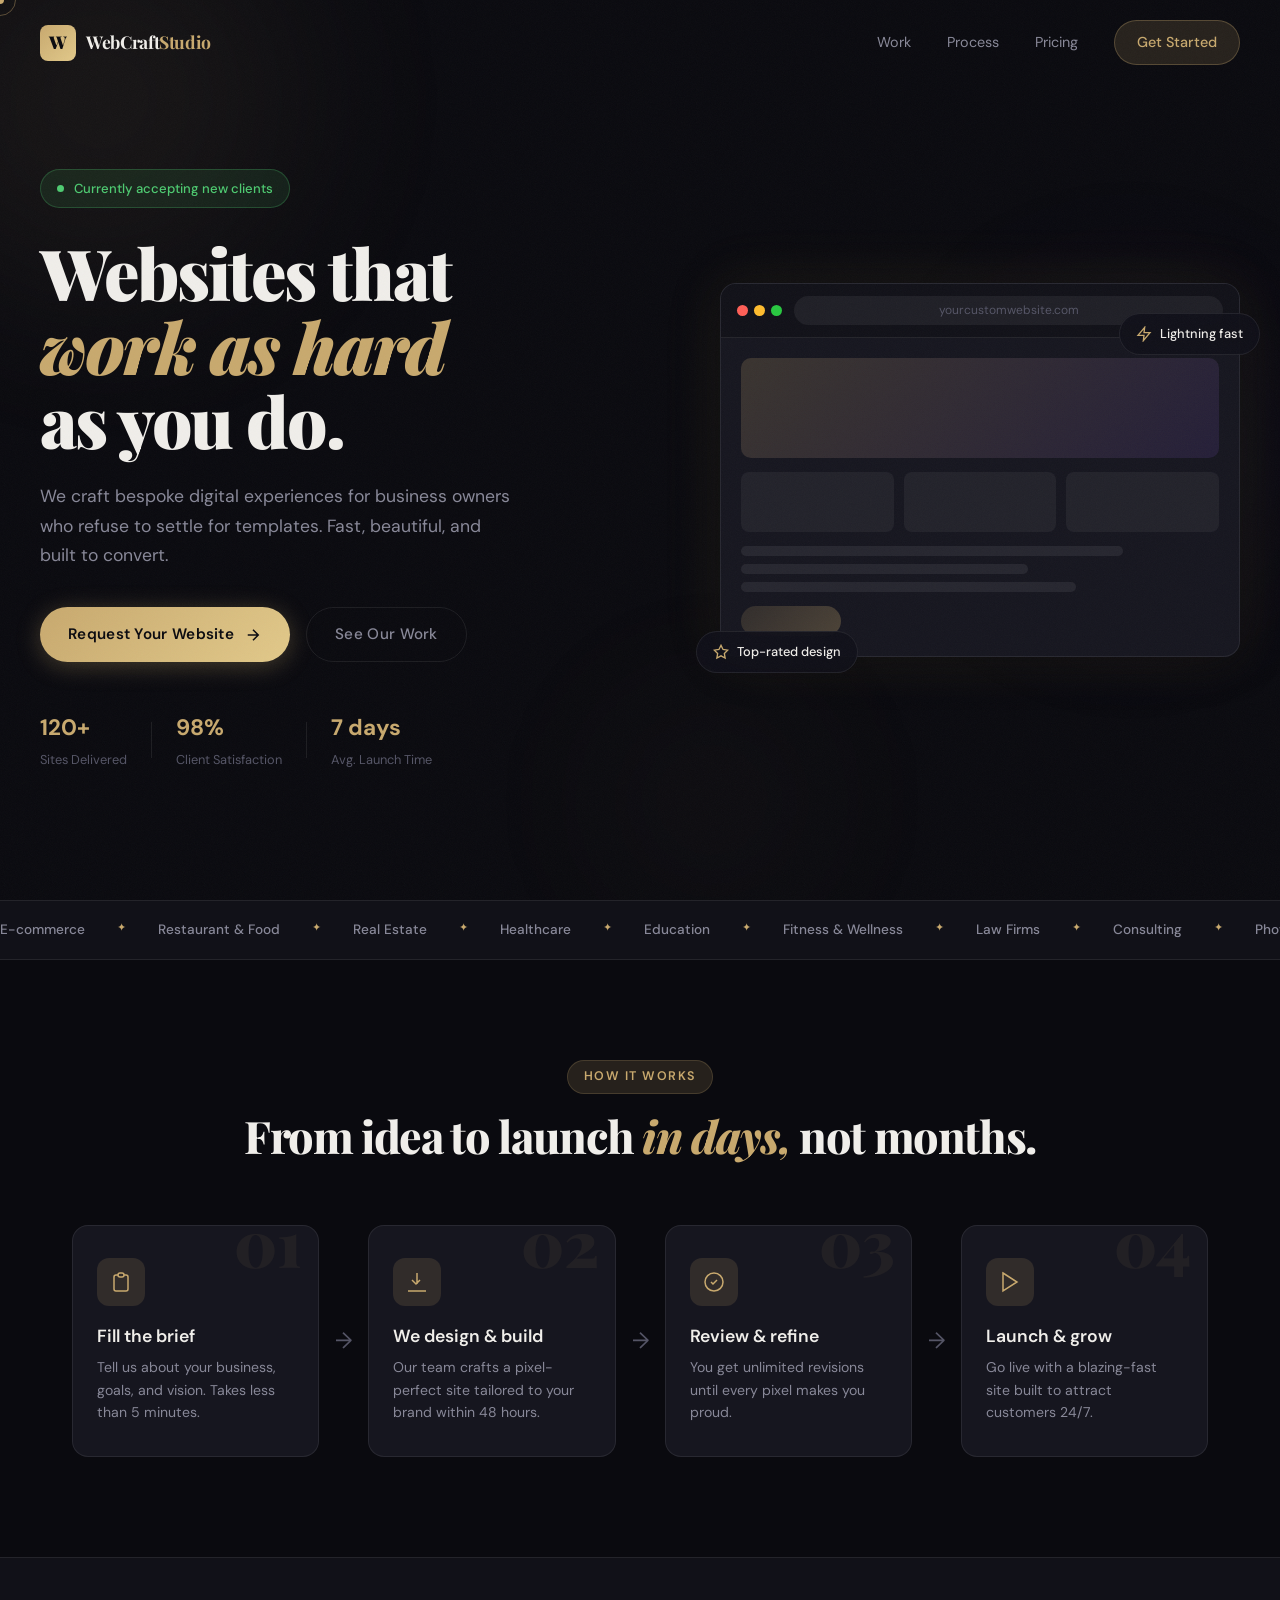
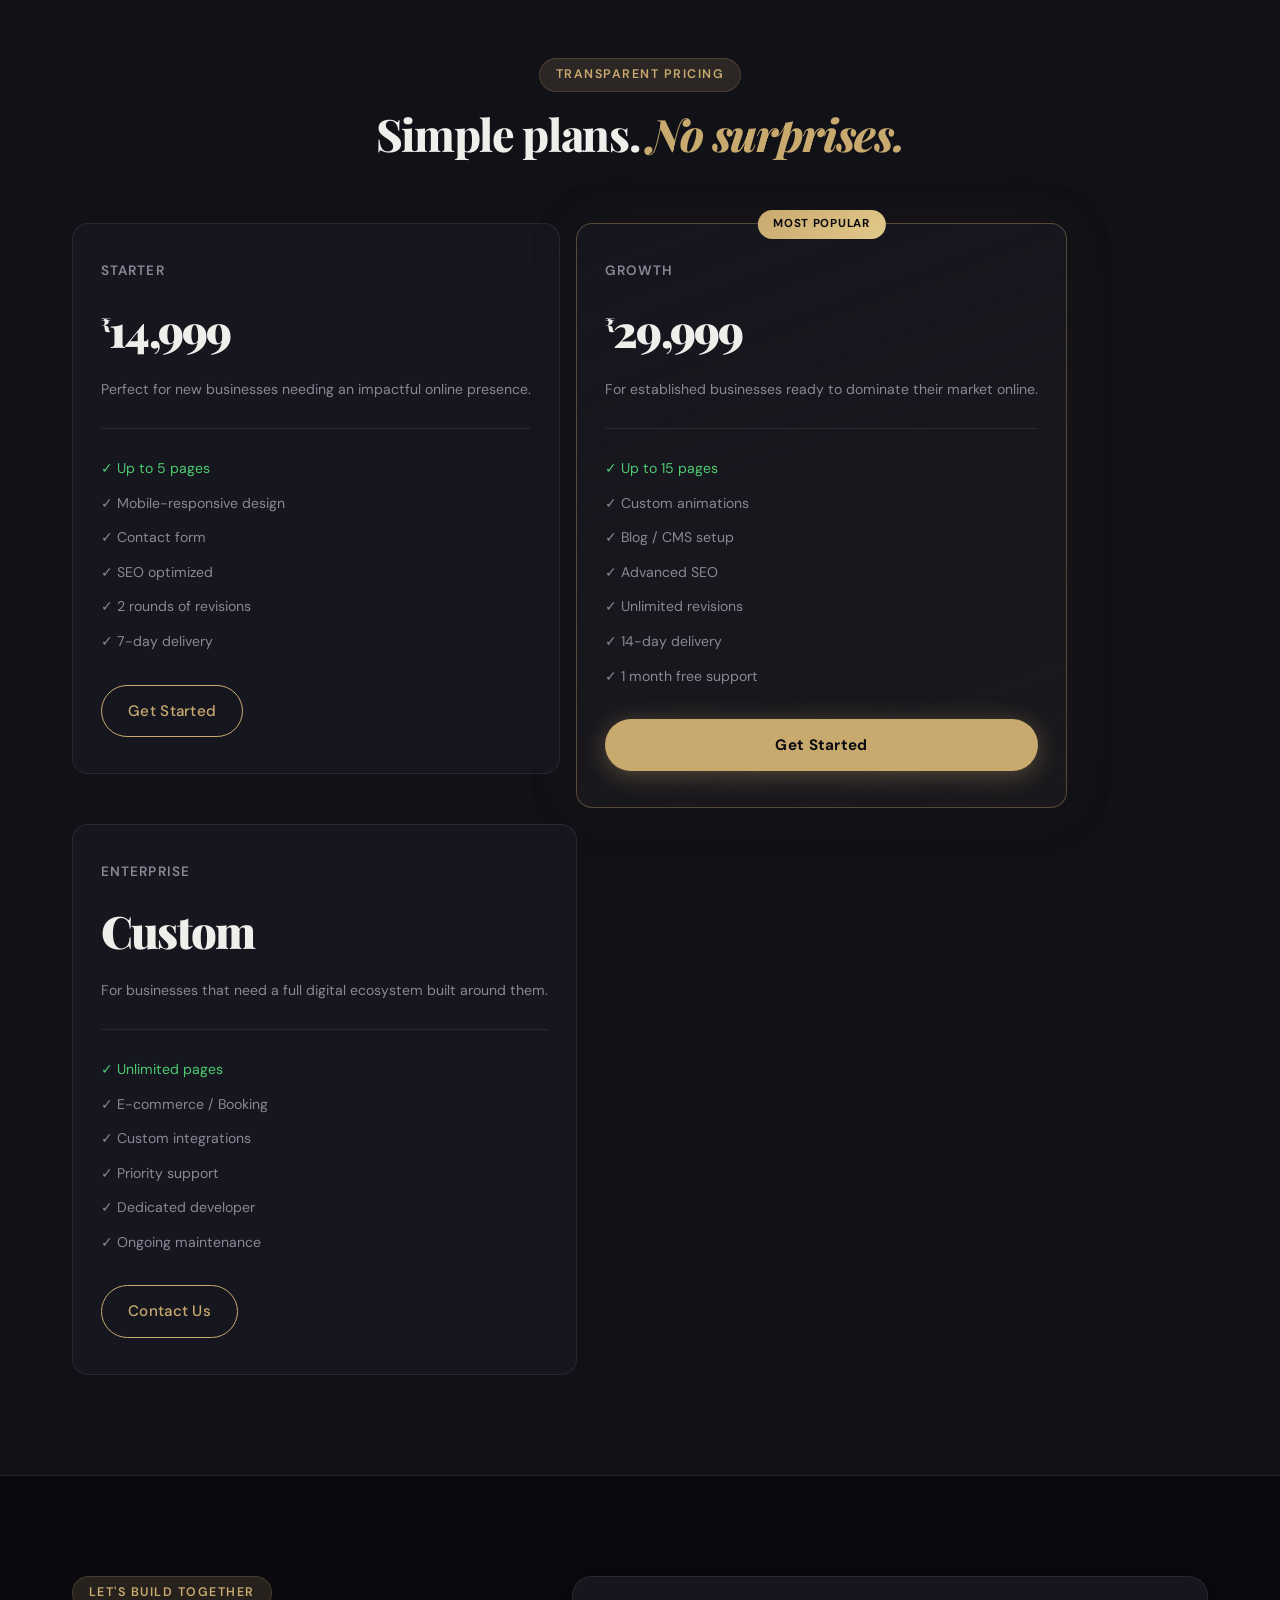
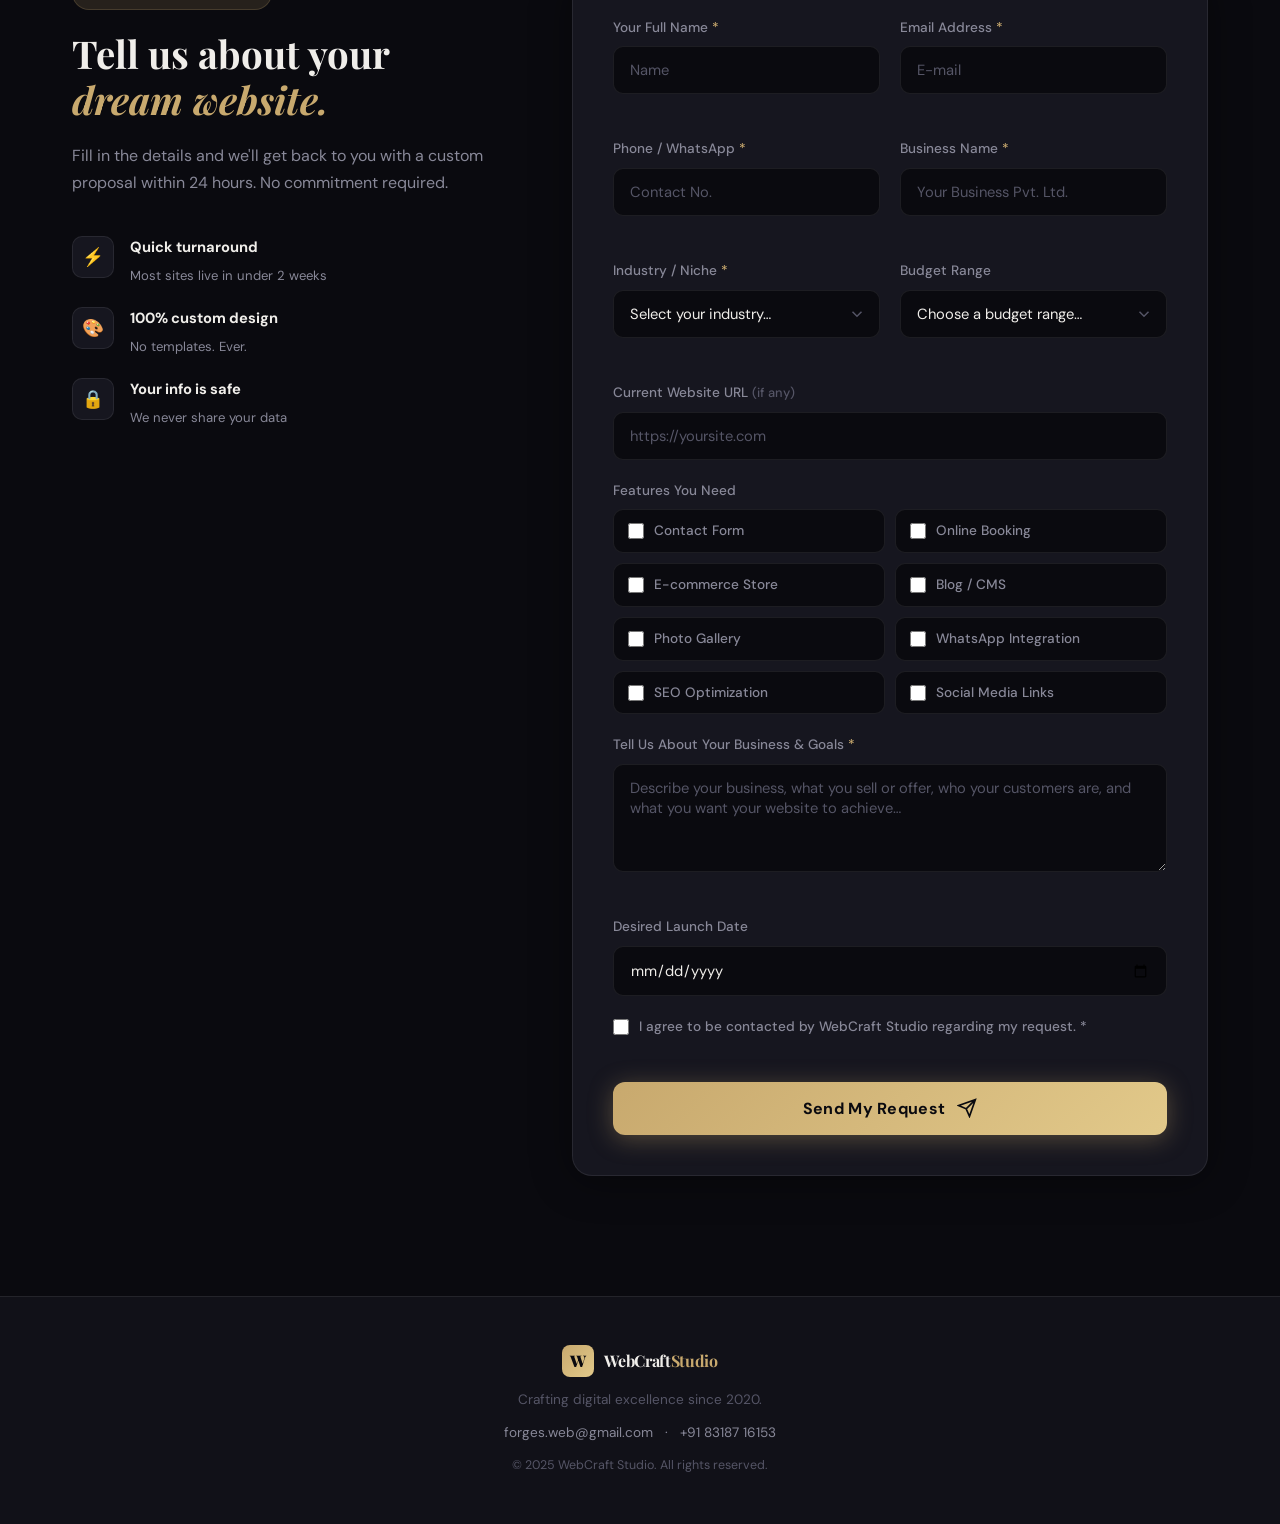
==== index.html @ c7c72aa6 "Initial commit" ====
<!DOCTYPE html>
<html lang="en">
<head>
  <meta charset="UTF-8" />
  <meta name="viewport" content="width=device-width, initial-scale=1.0" />
  <title>Forges.web — Custom Websites for Ambitious Businesses</title>
  <link rel="stylesheet" href="style.css" />
  <link rel="icon" type="image/png" href="Favicon.png">
  <link rel="preconnect" href="https://fonts.googleapis.com" />
  <link rel="preconnect" href="https://fonts.gstatic.com" crossorigin />
  <link href="https://fonts.googleapis.com/css2?family=Playfair+Display:ital,wght@0,400;0,700;0,900;1,400&family=DM+Sans:wght@300;400;500;600&display=swap" rel="stylesheet" />
</head>
<body>

  <!-- Custom cursor -->
  <div class="cursor" id="cursor"></div>
  <div class="cursor-follower" id="cursorFollower"></div>

  <!-- Noise texture overlay -->
  <div class="noise"></div>

  <!-- ===== HEADER ===== -->
  <header class="header" id="header">
    <div class="header-inner">
      <a href="#" class="logo">
        <span class="logo-mark">W</span>
        <span class="logo-text">WebCraft<em>Studio</em></span>
      </a>
      <nav class="nav">
        <a href="#work">Work</a>
        <a href="#process">Process</a>
        <a href="#pricing">Pricing</a>
        <a href="#contact" class="nav-cta">Get Started</a>
      </nav>
      <button class="hamburger" id="hamburger" aria-label="Menu">
        <span></span><span></span>
      </button>
    </div>
  </header>

  <!-- Mobile Nav -->
  <div class="mobile-nav" id="mobileNav">
    <a href="#work" class="mob-link">Work</a>
    <a href="#process" class="mob-link">Process</a>
    <a href="#pricing" class="mob-link">Pricing</a>
    <a href="#contact" class="mob-link mob-cta">Get Started</a>
  </div>

  <!-- ===== HERO ===== -->
  <section class="hero" id="hero">
    <div class="hero-bg">
      <div class="orb orb-1"></div>
      <div class="orb orb-2"></div>
      <div class="orb orb-3"></div>
    </div>
    <div class="hero-content">
      <div class="hero-badge">
        <span class="badge-dot"></span>
        Currently accepting new clients
      </div>
      <h1 class="hero-title">
        <span class="line" data-delay="0">Websites that</span>
        <span class="line italic" data-delay="100">work as hard</span>
        <span class="line" data-delay="200">as you do.</span>
      </h1>
      <p class="hero-sub">
        We craft bespoke digital experiences for business owners who refuse to settle for templates. 
        Fast, beautiful, and built to convert.
      </p>
      <div class="hero-actions">
        <a href="#contact" class="btn btn-primary">
          Request Your Website
          <svg viewBox="0 0 24 24" fill="none" stroke="currentColor" stroke-width="2"><path d="M5 12h14M12 5l7 7-7 7"/></svg>
        </a>
        <a href="#work" class="btn btn-ghost">See Our Work</a>
      </div>
      <div class="hero-stats">
        <div class="stat">
          <strong>120+</strong>
          <span>Sites Delivered</span>
        </div>
        <div class="stat-divider"></div>
        <div class="stat">
          <strong>98%</strong>
          <span>Client Satisfaction</span>
        </div>
        <div class="stat-divider"></div>
        <div class="stat">
          <strong>7 days</strong>
          <span>Avg. Launch Time</span>
        </div>
      </div>
    </div>
    <div class="hero-visual">
      <div class="browser-mockup">
        <div class="browser-bar">
          <div class="browser-dots">
            <span></span><span></span><span></span>
          </div>
          <div class="browser-url">yourcustomwebsite.com</div>
        </div>
        <div class="browser-body">
          <div class="mock-hero-block"></div>
          <div class="mock-row">
            <div class="mock-card"></div>
            <div class="mock-card"></div>
            <div class="mock-card"></div>
          </div>
          <div class="mock-text-block">
            <div class="mock-line w80"></div>
            <div class="mock-line w60"></div>
            <div class="mock-line w70"></div>
          </div>
          <div class="mock-btn-row">
            <div class="mock-btn"></div>
          </div>
        </div>
      </div>
      <div class="floating-badge badge-left">
        <svg viewBox="0 0 24 24" fill="none" stroke="currentColor" stroke-width="2"><path d="M12 2l3.09 6.26L22 9.27l-5 4.87 1.18 6.88L12 17.77l-6.18 3.25L7 14.14 2 9.27l6.91-1.01L12 2z"/></svg>
        Top-rated design
      </div>
      <div class="floating-badge badge-right">
        <svg viewBox="0 0 24 24" fill="none" stroke="currentColor" stroke-width="2"><path d="M13 2L3 14h9l-1 8 10-12h-9l1-8z"/></svg>
        Lightning fast
      </div>
    </div>
  </section>

  <!-- ===== MARQUEE ===== -->
  <div class="marquee-section">
    <div class="marquee-track">
      <div class="marquee-inner">
        <span>E-commerce</span><span class="dot">✦</span>
        <span>Restaurant & Food</span><span class="dot">✦</span>
        <span>Real Estate</span><span class="dot">✦</span>
        <span>Healthcare</span><span class="dot">✦</span>
        <span>Education</span><span class="dot">✦</span>
        <span>Fitness & Wellness</span><span class="dot">✦</span>
        <span>Law Firms</span><span class="dot">✦</span>
        <span>Consulting</span><span class="dot">✦</span>
        <span>Photography</span><span class="dot">✦</span>
        <span>Hospitality</span><span class="dot">✦</span>
        <span>E-commerce</span><span class="dot">✦</span>
        <span>Restaurant & Food</span><span class="dot">✦</span>        <span>Real Estate</span><span class="dot">✦</span>
        <span>Healthcare</span><span class="dot">✦</span>
        <span>Education</span><span class="dot">✦</span>
        <span>Fitness & Wellness</span><span class="dot">✦</span>
        <span>Law Firms</span><span class="dot">✦</span>
        <span>Consulting</span><span class="dot">✦</span>
        <span>Photography</span><span class="dot">✦</span>
        <span>Hospitality</span><span class="dot">✦</span>
      </div>
    </div>
  </div>

  <!-- ===== PROCESS ===== -->
  <section class="process" id="process">
    <div class="container">
      <div class="section-header">
        <span class="section-tag">How It Works</span>
        <h2>From idea to launch <em>in days,</em> not months.</h2>
      </div>
      <div class="steps">
        <div class="step" data-num="01">
          <div class="step-icon">
            <svg viewBox="0 0 24 24" fill="none" stroke="currentColor" stroke-width="1.5"><path d="M9 5H7a2 2 0 00-2 2v12a2 2 0 002 2h10a2 2 0 002-2V7a2 2 0 00-2-2h-2M9 5a2 2 0 002 2h2a2 2 0 002-2M9 5a2 2 0 012-2h2a2 2 0 012 2"/></svg>
          </div>
          <h3>Fill the brief</h3>
          <p>Tell us about your business, goals, and vision. Takes less than 5 minutes.</p>
        </div>
        <div class="step-arrow">→</div>
        <div class="step" data-num="02">
          <div class="step-icon">
            <svg viewBox="0 0 24 24" fill="none" stroke="currentColor" stroke-width="1.5"><path d="M15 10l-4 4-4-4M12 14V3M3 21h18"/></svg>
          </div>
          <h3>We design & build</h3>
          <p>Our team crafts a pixel-perfect site tailored to your brand within 48 hours.</p>
        </div>
        <div class="step-arrow">→</div>
        <div class="step" data-num="03">
          <div class="step-icon">
            <svg viewBox="0 0 24 24" fill="none" stroke="currentColor" stroke-width="1.5"><path d="M9 12l2 2 4-4m6 2a9 9 0 11-18 0 9 9 0 0118 0z"/></svg>
          </div>
          <h3>Review & refine</h3>
          <p>You get unlimited revisions until every pixel makes you proud.</p>
        </div>
        <div class="step-arrow">→</div>
        <div class="step" data-num="04">
          <div class="step-icon">
            <svg viewBox="0 0 24 24" fill="none" stroke="currentColor" stroke-width="1.5"><path d="M5 3l14 9-14 9V3z"/></svg>
          </div>
          <h3>Launch & grow</h3>
          <p>Go live with a blazing-fast site built to attract customers 24/7.</p>
        </div>
      </div>
    </div>
  </section>

  <!-- ===== PRICING ===== -->
  <section class="pricing" id="pricing">
    <div class="container">
      <div class="section-header">
        <span class="section-tag">Transparent Pricing</span>
        <h2>Simple plans. <em>No surprises.</em></h2>
      </div>
      <div class="pricing-grid">
        <div class="plan">
          <div class="plan-name">Starter</div>
          <div class="plan-price"><sup>₹</sup>14,999</div>
          <div class="plan-desc">Perfect for new businesses needing an impactful online presence.</div>
          <ul class="plan-features">
            <li>✓ Up to 5 pages</li>
            <li>✓ Mobile-responsive design</li>
            <li>✓ Contact form</li>
            <li>✓ SEO optimized</li>
            <li>✓ 2 rounds of revisions</li>
            <li>✓ 7-day delivery</li>
          </ul>
          <a href="#contact" class="btn btn-outline">Get Started</a>
        </div>
        <div class="plan plan-featured">
          <div class="plan-badge">Most Popular</div>
          <div class="plan-name">Growth</div>
          <div class="plan-price"><sup>₹</sup>29,999</div>
          <div class="plan-desc">For established businesses ready to dominate their market online.</div>
          <ul class="plan-features">
            <li>✓ Up to 15 pages</li>
            <li>✓ Custom animations</li>
            <li>✓ Blog / CMS setup</li>
            <li>✓ Advanced SEO</li>
            <li>✓ Unlimited revisions</li>
            <li>✓ 14-day delivery</li>
            <li>✓ 1 month free support</li>
          </ul>
          <a href="#contact" class="btn btn-primary-dark">Get Started</a>
        </div>
        <div class="plan">
          <div class="plan-name">Enterprise</div>
          <div class="plan-price">Custom</div>
          <div class="plan-desc">For businesses that need a full digital ecosystem built around them.</div>
          <ul class="plan-features">
            <li>✓ Unlimited pages</li>
            <li>✓ E-commerce / Booking</li>
            <li>✓ Custom integrations</li>
            <li>✓ Priority support</li>
            <li>✓ Dedicated developer</li>
            <li>✓ Ongoing maintenance</li>
          </ul>
          <a href="#contact" class="btn btn-outline">Contact Us</a>
        </div>
      </div>
    </div>
  </section>

  <!-- ===== CONTACT / REQUEST FORM ===== -->
  <section class="contact" id="contact">
    <div class="container">
      <div class="contact-grid">
        <div class="contact-info">
          <span class="section-tag">Let's Build Together</span>
          <h2>Tell us about your <em>dream website.</em></h2>
          <p>Fill in the details and we'll get back to you with a custom proposal within 24 hours. No commitment required.</p>
          <div class="contact-perks">
            <div class="perk">
              <div class="perk-icon">⚡</div>
              <div>
                <strong>Quick turnaround</strong>
                <span>Most sites live in under 2 weeks</span>
              </div>
            </div>
            <div class="perk">
              <div class="perk-icon">🎨</div>
              <div>
                <strong>100% custom design</strong>
                <span>No templates. Ever.</span>
              </div>
            </div>
            <div class="perk">
              <div class="perk-icon">🔒</div>
              <div>
                <strong>Your info is safe</strong>
                <span>We never share your data</span>
              </div>
            </div>
          </div>
        </div>

        <form name = "request-form" class="request-form" id="requestForm" method = "POST" netlify  novalidate>
          <div class="form-row">
            <div class="form-group">
              <label for="ownerName">Your Full Name <span class="req">*</span></label>
              <input type="hidden" name="form-name" value="request-form" />
              <input type="text" id="ownerName" name="ownerName" placeholder="Name" required />
              <span class="err-msg" id="err-ownerName"></span>
            </div>
            <div class="form-group">
              <label for="email">Email Address <span class="req">*</span></label>
              <input type="email" id="email" name="email" placeholder="E-mail" required />
              <span class="err-msg" id="err-email"></span>
            </div>
          </div>

          <div class="form-row">
            <div class="form-group">
              <label for="phone">Phone / WhatsApp <span class="req">*</span></label>
              <input type="tel" id="phone" name="phone" placeholder="Contact No." required />
              <span class="err-msg" id="err-phone"></span>
            </div>
            <div class="form-group">
              <label for="businessName">Business Name <span class="req">*</span></label>
              <input type="text" id="businessName" name="businessName" placeholder="Your Business Pvt. Ltd." required />
              <span class="err-msg" id="err-businessName"></span>
            </div>
          </div>

          <div class="form-row">
            <div class="form-group">
              <label for="industry">Industry / Niche <span class="req">*</span></label>
              <div class="select-wrap">
                <select id="industry" name="industry" required>
                  <option value="">Select your industry…</option>
                  <option>E-commerce / Retail</option>
                  <option>Restaurant / Food & Beverage</option>
                  <option>Real Estate</option>
                  <option>Healthcare / Medical</option>
                  <option>Education / Coaching</option>
                  <option>Fitness & Wellness</option>
                  <option>Law / Legal</option>
                  <option>Finance / Consulting</option>
                  <option>Photography / Creative</option>
                  <option>Travel & Hospitality</option>
                  <option>Technology / SaaS</option>
                  <option>Other</option>
                </select>
                <svg viewBox="0 0 24 24" fill="none" stroke="currentColor" stroke-width="2"><path d="M6 9l6 6 6-6"/></svg>
              </div>
              <span class="err-msg" id="err-industry"></span>
            </div>
            <div class="form-group">
              <label for="budget">Budget Range</label>
              <div class="select-wrap">
                <select id="budget" name="budget">
                  <option value="">Choose a budget range…</option>
                  <option>Under ₹15,000</option>
                  <option>₹15,000 – ₹30,000</option>
                  <option>₹30,000 – ₹60,000</option>
                  <option>₹60,000+</option>
                  <option>Let's discuss</option>
                </select>
                <svg viewBox="0 0 24 24" fill="none" stroke="currentColor" stroke-width="2"><path d="M6 9l6 6 6-6"/></svg>
              </div>
            </div>
          </div>

          <div class="form-group">
            <label for="currentSite">Current Website URL <span class="optional">(if any)</span></label>
            <input type="url" id="currentSite" name="currentSite" placeholder="https://yoursite.com" />
          </div>

          <div class="form-group">
            <label>Features You Need</label>
            <div class="checkbox-grid">
              <label class="check-item"><input type="checkbox" name="features" value="Contact Form" /><span>Contact Form</span></label>
              <label class="check-item"><input type="checkbox" name="features" value="Online Booking" /><span>Online Booking</span></label>
              <label class="check-item"><input type="checkbox" name="features" value="E-commerce Store" /><span>E-commerce Store</span></label>
              <label class="check-item"><input type="checkbox" name="features" value="Blog / CMS" /><span>Blog / CMS</span></label>
              <label class="check-item"><input type="checkbox" name="features" value="Photo Gallery" /><span>Photo Gallery</span></label>
              <label class="check-item"><input type="checkbox" name="features" value="WhatsApp Integration" /><span>WhatsApp Integration</span></label>
              <label class="check-item"><input type="checkbox" name="features" value="SEO Optimization" /><span>SEO Optimization</span></label>
              <label class="check-item"><input type="checkbox" name="features" value="Social Media Links" /><span>Social Media Links</span></label>
            </div>
          </div>

          <div class="form-group">
            <label for="description">Tell Us About Your Business & Goals <span class="req">*</span></label>
            <textarea id="description" name="description" rows="4" placeholder="Describe your business, what you sell or offer, who your customers are, and what you want your website to achieve…" required></textarea>
            <span class="err-msg" id="err-description"></span>
          </div>

          <div class="form-group">
            <label for="deadline">Desired Launch Date</label>
            <input type="date" id="deadline" name="deadline" />
          </div>

          <div class="form-group form-group--inline">
            <label class="check-item check-consent">
              <input type="checkbox" id="consent" name="consent" required />
              <span>I agree to be contacted by WebCraft Studio regarding my request. <span class="req">*</span></span>
            </label>
            <span class="err-msg" id="err-consent"></span>
          </div>

          <button type="submit" class="btn-submit" id="submitBtn">
            <span class="btn-text">Send My Request</span>
            <span class="btn-loader" id="btnLoader"></span>
            <svg viewBox="0 0 24 24" fill="none" stroke="currentColor" stroke-width="2"><path d="M22 2L11 13M22 2l-7 20-4-9-9-4 20-7z"/></svg>
          </button>

          <!-- Success / Error messages -->
          <div class="form-success" id="formSuccess" style="display:none;">
            <div class="success-icon">✓</div>
            <h3>Request Sent!</h3>
            <p>Thank you! We've received your details and will reach out within 24 hours with a custom proposal.</p>
          </div>
          <div class="form-error-msg" id="formErrorMsg" style="display:none;">
            Something went wrong. Please try again or email us directly.
          </div>
        </form>
      </div>
    </div>
  </section>

  <!-- ===== FOOTER ===== -->
  <footer class="footer">
    <div class="footer-inner">
      <div class="footer-logo">
        <span class="logo-mark">W</span>
        <span class="logo-text">WebCraft<em>Studio</em></span>
      </div>
      <p class="footer-tagline">Crafting digital excellence since 2020.</p>
      <div class="footer-links">
        <a href="mailto:hello@webcraftstudio.in">forges.web@gmail.com</a>
        <span>·</span>
        <a href="tel:+918318716153">+91 83187 16153</a>
      </div>
      <p class="footer-copy">© 2025 WebCraft Studio. All rights reserved.</p>
    </div>
  </footer>

  <script src="script.js"></script>
</body>
</html>
---- style.css ----
/* ================================
   WEBCRAFT STUDIO — STYLESHEET
   ================================ */

/* ---- CSS VARIABLES ---- */
:root {
  --bg: #0a0a0f;
  --bg-2: #111118;
  --bg-card: #16161f;
  --border: rgba(255,255,255,0.08);
  --border-hover: rgba(255,255,255,0.16);

  --text: #f0eeea;
  --text-muted: #888898;
  --text-dim: #555566;

  --gold: #c8a96e;
  --gold-light: #e2c98a;
  --gold-dim: rgba(200, 169, 110, 0.15);

  --accent: #d4af78;
  --accent-glow: rgba(212, 175, 120, 0.25);

  --green: #4ecb71;
  --red: #e05c5c;

  --radius: 16px;
  --radius-sm: 10px;

  --font-display: 'Playfair Display', Georgia, serif;
  --font-body: 'DM Sans', sans-serif;

  --shadow-card: 0 4px 40px rgba(0,0,0,0.4);
  --shadow-glow: 0 0 60px rgba(200,169,110,0.12);

  --transition: 0.3s cubic-bezier(0.4, 0, 0.2, 1);
}

/* ---- RESET ---- */
*, *::before, *::after { box-sizing: border-box; margin: 0; padding: 0; }
html { scroll-behavior: smooth; font-size: 16px; }
body {
  background: var(--bg);
  color: var(--text);
  font-family: var(--font-body);
  line-height: 1.6;
  overflow-x: hidden;
  cursor: none;
}
img { display: block; max-width: 100%; }
a { text-decoration: none; color: inherit; }
button { cursor: none; border: none; background: none; font-family: inherit; }
input, textarea, select { font-family: inherit; }

/* ---- NOISE OVERLAY ---- */
.noise {
  position: fixed; inset: 0; z-index: 999;
  pointer-events: none;
  opacity: 0.035;
  background-image: url("data:image/svg+xml,%3Csvg viewBox='0 0 256 256' xmlns='http://www.w3.org/2000/svg'%3E%3Cfilter id='noise'%3E%3CfeTurbulence type='fractalNoise' baseFrequency='0.9' numOctaves='4' stitchTiles='stitch'/%3E%3C/filter%3E%3Crect width='100%25' height='100%25' filter='url(%23noise)'/%3E%3C/svg%3E");
  background-size: 200px;
}

/* ---- CUSTOM CURSOR ---- */
.cursor {
  width: 8px; height: 8px;
  background: var(--gold);
  border-radius: 50%;
  position: fixed;
  pointer-events: none;
  z-index: 9999;
  transform: translate(-50%, -50%);
  transition: width 0.2s, height 0.2s, background 0.2s;
}
.cursor-follower {
  width: 32px; height: 32px;
  border: 1px solid rgba(200,169,110,0.4);
  border-radius: 50%;
  position: fixed;
  pointer-events: none;
  z-index: 9998;
  transform: translate(-50%, -50%);
  transition: transform 0.1s ease, width 0.3s, height 0.3s, opacity 0.3s;
}
body:hover .cursor-follower { opacity: 1; }

/* ---- CONTAINER ---- */
.container {
  max-width: 1200px;
  margin: 0 auto;
  padding: 0 32px;
}

/* ---- TYPOGRAPHY ---- */
h1, h2, h3 { font-family: var(--font-display); line-height: 1.15; }
em { font-style: italic; color: var(--gold); }

/* ---- BUTTONS ---- */
.btn {
  display: inline-flex;
  align-items: center;
  gap: 10px;
  padding: 14px 28px;
  border-radius: 100px;
  font-weight: 500;
  font-size: 0.95rem;
  letter-spacing: 0.02em;
  transition: var(--transition);
}
.btn svg { width: 18px; height: 18px; transition: transform 0.3s; }
.btn:hover svg { transform: translateX(4px); }

.btn-primary {
  background: linear-gradient(135deg, var(--gold) 0%, var(--gold-light) 100%);
  color: #0a0a0f;
  font-weight: 600;
  box-shadow: 0 4px 24px rgba(200,169,110,0.3);
}
.btn-primary:hover {
  transform: translateY(-2px);
  box-shadow: 0 8px 32px rgba(200,169,110,0.45);
}

.btn-ghost {
  background: transparent;
  color: var(--text-muted);
  border: 1px solid var(--border);
}
.btn-ghost:hover {
  border-color: var(--border-hover);
  color: var(--text);
}

.btn-outline {
  background: transparent;
  color: var(--gold);
  border: 1.5px solid var(--gold);
  padding: 13px 26px;
}
.btn-outline:hover {
  background: var(--gold-dim);
  transform: translateY(-2px);
}

.btn-primary-dark {
  background: var(--gold);
  color: #0a0a0f;
  font-weight: 700;
  padding: 14px 28px;
  border-radius: 100px;
  display: block;
  text-align: center;
  transition: var(--transition);
  box-shadow: 0 4px 24px rgba(200,169,110,0.35);
}
.btn-primary-dark:hover {
  transform: translateY(-2px);
  box-shadow: 0 8px 32px rgba(200,169,110,0.5);
}

/* ---- HEADER ---- */
.header {
  position: fixed; top: 0; left: 0; right: 0;
  z-index: 100;
  padding: 20px 40px;
  transition: background 0.4s, border-color 0.4s;
}
.header.scrolled {
  background: rgba(10, 10, 15, 0.85);
  backdrop-filter: blur(20px);
  border-bottom: 1px solid var(--border);
}
.header-inner {
  max-width: 1200px;
  margin: 0 auto;
  display: flex;
  align-items: center;
  justify-content: space-between;
}
.logo {
  display: flex;
  align-items: center;
  gap: 10px;
  font-family: var(--font-display);
}
.logo-mark {
  width: 36px; height: 36px;
  background: linear-gradient(135deg, var(--gold), var(--gold-light));
  border-radius: 8px;
  display: flex; align-items: center; justify-content: center;
  font-weight: 900;
  font-size: 1.1rem;
  color: #0a0a0f;
}
.logo-text {
  font-size: 1.1rem;
  font-weight: 700;
  letter-spacing: -0.02em;
}
.logo-text em { font-style: normal; color: var(--gold); }
.nav {
  display: flex;
  align-items: center;
  gap: 36px;
}
.nav a {
  font-size: 0.9rem;
  color: var(--text-muted);
  transition: color 0.2s;
}
.nav a:hover { color: var(--text); }
.nav-cta {
  background: var(--gold-dim) !important;
  border: 1px solid rgba(200,169,110,0.3) !important;
  color: var(--gold) !important;
  padding: 10px 22px;
  border-radius: 100px;
  font-weight: 500;
  transition: all 0.3s !important;
}
.nav-cta:hover {
  background: var(--gold) !important;
  color: #0a0a0f !important;
}
.hamburger {
  display: none;
  flex-direction: column;
  gap: 6px;
  padding: 4px;
}
.hamburger span {
  display: block;
  width: 24px; height: 2px;
  background: var(--text);
  transition: var(--transition);
  border-radius: 2px;
}

/* Mobile Nav */
.mobile-nav {
  display: none;
  position: fixed;
  top: 0; left: 0; right: 0; bottom: 0;
  background: rgba(10,10,15,0.97);
  z-index: 99;
  flex-direction: column;
  align-items: center;
  justify-content: center;
  gap: 32px;
}
.mobile-nav.open { display: flex; }
.mob-link {
  font-family: var(--font-display);
  font-size: 2rem;
  color: var(--text-muted);
  transition: color 0.2s;
}
.mob-link:hover { color: var(--gold); }
.mob-cta {
  color: var(--gold) !important;
  border: 1px solid var(--gold);
  padding: 14px 36px;
  border-radius: 100px;
  font-family: var(--font-body) !important;
  font-size: 1rem !important;
}

/* ---- HERO ---- */
.hero {
  min-height: 100vh;
  display: flex;
  align-items: center;
  padding: 120px 40px 80px;
  gap: 60px;
  max-width: 1300px;
  margin: 0 auto;
  position: relative;
}
.hero-bg {
  position: fixed; inset: 0; z-index: -1;
  overflow: hidden;
}
.orb {
  position: absolute;
  border-radius: 50%;
  filter: blur(80px);
  opacity: 0.4;
  animation: orbFloat 8s ease-in-out infinite;
}
.orb-1 {
  width: 600px; height: 600px;
  background: radial-gradient(circle, rgba(200,169,110,0.25), transparent 70%);
  top: -200px; left: -200px;
  animation-delay: 0s;
}
.orb-2 {
  width: 500px; height: 500px;
  background: radial-gradient(circle, rgba(120,80,200,0.15), transparent 70%);
  top: 200px; right: -100px;
  animation-delay: -3s;
}
.orb-3 {
  width: 400px; height: 400px;
  background: radial-gradient(circle, rgba(200,169,110,0.1), transparent 70%);
  bottom: -100px; left: 40%;
  animation-delay: -6s;
}
@keyframes orbFloat {
  0%, 100% { transform: translateY(0) scale(1); }
  50% { transform: translateY(-30px) scale(1.05); }
}

.hero-content { flex: 1; max-width: 620px; }
.hero-badge {
  display: inline-flex;
  align-items: center;
  gap: 10px;
  padding: 8px 16px;
  background: rgba(78, 203, 113, 0.1);
  border: 1px solid rgba(78, 203, 113, 0.25);
  border-radius: 100px;
  font-size: 0.82rem;
  color: var(--green);
  margin-bottom: 28px;
  font-weight: 500;
}
.badge-dot {
  width: 7px; height: 7px;
  background: var(--green);
  border-radius: 50%;
  animation: pulse 2s infinite;
}
@keyframes pulse {
  0%, 100% { opacity: 1; transform: scale(1); }
  50% { opacity: 0.5; transform: scale(0.8); }
}

.hero-title {
  font-size: clamp(2.8rem, 5.5vw, 5rem);
  font-weight: 900;
  letter-spacing: -0.03em;
  line-height: 1.05;
  margin-bottom: 24px;
}
.hero-title .line { display: block; opacity: 0; transform: translateY(30px); animation: slideUp 0.8s forwards; }
.hero-title .line.italic { font-style: italic; color: var(--gold); }
@keyframes slideUp {
  to { opacity: 1; transform: translateY(0); }
}
.hero-title .line:nth-child(1) { animation-delay: 0.1s; }
.hero-title .line:nth-child(2) { animation-delay: 0.25s; }
.hero-title .line:nth-child(3) { animation-delay: 0.4s; }

.hero-sub {
  color: var(--text-muted);
  font-size: 1.1rem;
  margin-bottom: 36px;
  max-width: 480px;
  line-height: 1.7;
  opacity: 0;
  animation: slideUp 0.8s 0.5s forwards;
}
.hero-actions {
  display: flex;
  gap: 16px;
  flex-wrap: wrap;
  margin-bottom: 48px;
  opacity: 0;
  animation: slideUp 0.8s 0.65s forwards;
}
.hero-stats {
  display: flex;
  align-items: center;
  gap: 24px;
  opacity: 0;
  animation: slideUp 0.8s 0.8s forwards;
}
.stat strong { display: block; font-size: 1.4rem; font-weight: 700; color: var(--gold); }
.stat span { font-size: 0.8rem; color: var(--text-dim); }
.stat-divider { width: 1px; height: 36px; background: var(--border); }

/* Browser Mockup */
.hero-visual {
  flex: 1;
  max-width: 520px;
  position: relative;
  opacity: 0;
  animation: slideUp 0.8s 0.5s forwards;
}
.browser-mockup {
  background: var(--bg-card);
  border: 1px solid var(--border);
  border-radius: 16px;
  overflow: hidden;
  box-shadow: var(--shadow-card), var(--shadow-glow);
}
.browser-bar {
  background: var(--bg-2);
  padding: 12px 16px;
  display: flex;
  align-items: center;
  gap: 12px;
  border-bottom: 1px solid var(--border);
}
.browser-dots { display: flex; gap: 6px; }
.browser-dots span { width: 11px; height: 11px; border-radius: 50%; background: #444; }
.browser-dots span:nth-child(1) { background: #ff5f57; }
.browser-dots span:nth-child(2) { background: #febc2e; }
.browser-dots span:nth-child(3) { background: #28c840; }
.browser-url {
  flex: 1;
  background: rgba(255,255,255,0.06);
  border-radius: 100px;
  padding: 5px 14px;
  font-size: 0.75rem;
  color: var(--text-dim);
  text-align: center;
}
.browser-body { padding: 20px; display: flex; flex-direction: column; gap: 14px; }
.mock-hero-block {
  height: 100px;
  background: linear-gradient(135deg, rgba(200,169,110,0.2), rgba(120,80,200,0.15));
  border-radius: 10px;
  animation: shimmer 2.5s infinite;
}
.mock-row { display: flex; gap: 10px; }
.mock-card {
  flex: 1; height: 60px;
  background: rgba(255,255,255,0.05);
  border-radius: 8px;
  animation: shimmer 2.5s 0.5s infinite;
}
.mock-text-block { display: flex; flex-direction: column; gap: 8px; }
.mock-line {
  height: 10px;
  background: rgba(255,255,255,0.07);
  border-radius: 100px;
  animation: shimmer 2.5s 1s infinite;
}
.w80 { width: 80%; }
.w60 { width: 60%; }
.w70 { width: 70%; }
.mock-btn-row { display: flex; }
.mock-btn {
  width: 100px; height: 30px;
  background: linear-gradient(135deg, var(--gold-dim), rgba(200,169,110,0.3));
  border-radius: 100px;
  animation: shimmer 2.5s 0.25s infinite;
}
@keyframes shimmer {
  0%, 100% { opacity: 1; }
  50% { opacity: 0.6; }
}

.floating-badge {
  position: absolute;
  display: flex;
  align-items: center;
  gap: 8px;
  padding: 10px 16px;
  background: rgba(16,16,25,0.9);
  border: 1px solid var(--border);
  border-radius: 100px;
  font-size: 0.8rem;
  font-weight: 500;
  backdrop-filter: blur(12px);
  white-space: nowrap;
}
.floating-badge svg { width: 16px; height: 16px; color: var(--gold); }
.badge-left { bottom: -16px; left: -24px; animation: floatBadge 3s ease-in-out infinite; }
.badge-right { top: 30px; right: -20px; animation: floatBadge 3s 1.5s ease-in-out infinite; }
@keyframes floatBadge {
  0%, 100% { transform: translateY(0); }
  50% { transform: translateY(-8px); }
}

/* ---- MARQUEE ---- */
.marquee-section {
  overflow: hidden;
  border-top: 1px solid var(--border);
  border-bottom: 1px solid var(--border);
  background: var(--bg-2);
  padding: 18px 0;
}
.marquee-inner {
  display: flex;
  gap: 32px;
  animation: marquee 30s linear infinite;
  width: max-content;
}
.marquee-inner span { font-size: 0.85rem; color: var(--text-muted); white-space: nowrap; font-weight: 500; }
.marquee-inner .dot { color: var(--gold); font-size: 0.7rem; }
@keyframes marquee {
  from { transform: translateX(0); }
  to { transform: translateX(-50%); }
}

/* ---- SECTION SHARED ---- */
.section-header {
  text-align: center;
  margin-bottom: 64px;
}
.section-tag {
  display: inline-block;
  font-size: 0.78rem;
  font-weight: 600;
  letter-spacing: 0.12em;
  text-transform: uppercase;
  color: var(--gold);
  margin-bottom: 16px;
  background: var(--gold-dim);
  padding: 6px 16px;
  border-radius: 100px;
  border: 1px solid rgba(200,169,110,0.2);
}
.section-header h2 {
  font-size: clamp(2rem, 3.5vw, 3rem);
  font-weight: 800;
  letter-spacing: -0.03em;
}

/* ---- PROCESS ---- */
.process {
  padding: 100px 0;
  background: var(--bg);
}
.steps {
  display: flex;
  align-items: flex-start;
  gap: 16px;
  flex-wrap: wrap;
}
.step {
  flex: 1;
  min-width: 180px;
  background: var(--bg-card);
  border: 1px solid var(--border);
  border-radius: var(--radius);
  padding: 32px 24px;
  position: relative;
  transition: var(--transition);
  overflow: hidden;
}
.step::before {
  content: attr(data-num);
  position: absolute;
  top: -16px; right: 16px;
  font-family: var(--font-display);
  font-size: 4rem;
  font-weight: 900;
  color: rgba(200,169,110,0.07);
  line-height: 1;
  pointer-events: none;
}
.step:hover {
  border-color: rgba(200,169,110,0.3);
  transform: translateY(-4px);
  box-shadow: 0 12px 40px rgba(0,0,0,0.3);
}
.step-icon {
  width: 48px; height: 48px;
  background: var(--gold-dim);
  border-radius: 12px;
  display: flex; align-items: center; justify-content: center;
  margin-bottom: 20px;
}
.step-icon svg { width: 24px; height: 24px; color: var(--gold); }
.step h3 { font-size: 1.1rem; margin-bottom: 10px; font-family: var(--font-body); font-weight: 600; }
.step p { font-size: 0.88rem; color: var(--text-muted); line-height: 1.6; }
.step-arrow {
  font-size: 1.4rem;
  color: var(--text-dim);
  align-self: center;
  padding-top: 0;
  flex-shrink: 0;
}

/* ---- PRICING ---- */
.pricing {
  padding: 100px 0;
  background: var(--bg-2);
  border-top: 1px solid var(--border);
  border-bottom: 1px solid var(--border);
}
.pricing-grid {
  display: flex;
  align-items: flex-start;
  gap: 16px;
  flex-wrap: wrap;
}
.plan {
  background: var(--bg-card);
  border: 1px solid var(--border);
  border-radius: var(--radius);
  padding: 36px 28px;
  transition: var(--transition);
  position: relative;
}
.plan:hover {
  border-color: rgba(200,169,110,0.2);
  transform: translateY(-4px);
}
.plan-featured {
  background: linear-gradient(160deg, var(--bg-card), rgba(200,169,110,0.05));
  border-color: rgba(200,169,110,0.35) !important;
  box-shadow: 0 0 60px rgba(200,169,110,0.08), var(--shadow-card);
}
.plan-badge {
  position: absolute;
  top: -14px; left: 50%;
  transform: translateX(-50%);
  background: linear-gradient(135deg, var(--gold), var(--gold-light));
  color: #0a0a0f;
  font-size: 0.72rem;
  font-weight: 700;
  letter-spacing: 0.06em;
  text-transform: uppercase;
  padding: 5px 16px;
  border-radius: 100px;
  white-space: nowrap;
}
.plan-name {
  font-size: 0.85rem;
  font-weight: 600;
  letter-spacing: 0.08em;
  text-transform: uppercase;
  color: var(--text-muted);
  margin-bottom: 12px;
}
.plan-price {
  font-family: var(--font-display);
  font-size: 2.8rem;
  font-weight: 900;
  color: var(--text);
  margin-bottom: 12px;
  letter-spacing: -0.04em;
}
.plan-price sup { font-size: 1.2rem; vertical-align: super; }
.plan-desc {
  font-size: 0.88rem;
  color: var(--text-muted);
  line-height: 1.6;
  margin-bottom: 28px;
  padding-bottom: 28px;
  border-bottom: 1px solid var(--border);
}
.plan-features {
  list-style: none;
  display: flex;
  flex-direction: column;
  gap: 12px;
  margin-bottom: 32px;
}
.plan-features li { font-size: 0.88rem; color: var(--text-muted); }
.plan-features li:first-child { color: var(--green); }

/* ---- CONTACT ---- */
.contact {
  padding: 100px 0 120px;
}
.contact-grid {
  display: grid;
  grid-template-columns: 420px 1fr;
  gap: 80px;
  align-items: start;
}
.contact-info { position: sticky; top: 100px; }
.contact-info .section-tag { margin-bottom: 20px; }
.contact-info h2 {
  font-size: clamp(1.8rem, 3vw, 2.6rem);
  margin-bottom: 20px;
  line-height: 1.2;
}
.contact-info > p {
  color: var(--text-muted);
  line-height: 1.7;
  margin-bottom: 40px;
}
.contact-perks { display: flex; flex-direction: column; gap: 20px; }
.perk {
  display: flex;
  align-items: flex-start;
  gap: 16px;
}
.perk-icon {
  width: 42px; height: 42px;
  background: var(--bg-card);
  border: 1px solid var(--border);
  border-radius: 10px;
  display: flex; align-items: center; justify-content: center;
  font-size: 1.1rem;
  flex-shrink: 0;
}
.perk strong { display: block; font-size: 0.92rem; margin-bottom: 2px; }
.perk span { font-size: 0.82rem; color: var(--text-muted); }

/* ---- FORM ---- */
.request-form {
  background: var(--bg-card);
  border: 1px solid var(--border);
  border-radius: 20px;
  padding: 40px;
  box-shadow: var(--shadow-card);
}
.form-row {
  display: grid;
  grid-template-columns: 1fr 1fr;
  gap: 20px;
}
.form-group { display: flex; flex-direction: column; gap: 8px; margin-bottom: 20px; }
.form-group label {
  font-size: 0.85rem;
  font-weight: 500;
  color: var(--text-muted);
}
.req { color: var(--gold); }
.optional { color: var(--text-dim); font-size: 0.8rem; }

input[type="text"],
input[type="email"],
input[type="tel"],
input[type="url"],
input[type="date"],
textarea {
  background: var(--bg);
  border: 1.5px solid var(--border);
  border-radius: var(--radius-sm);
  padding: 13px 16px;
  color: var(--text);
  font-size: 0.92rem;
  transition: var(--transition);
  outline: none;
  width: 100%;
}
input::placeholder, textarea::placeholder { color: var(--text-dim); }
input:focus, textarea:focus, select:focus {
  border-color: rgba(200,169,110,0.5);
  background: rgba(200,169,110,0.03);
  box-shadow: 0 0 0 3px rgba(200,169,110,0.08);
}
input.error, textarea.error, select.error { border-color: var(--red) !important; }

.select-wrap { position: relative; }
.select-wrap svg {
  position: absolute; right: 14px; top: 50%; transform: translateY(-50%);
  width: 18px; height: 18px; color: var(--text-dim);
  pointer-events: none;
}
select {
  width: 100%;
  appearance: none;
  background: var(--bg);
  border: 1.5px solid var(--border);
  border-radius: var(--radius-sm);
  padding: 13px 40px 13px 16px;
  color: var(--text);
  font-size: 0.92rem;
  transition: var(--transition);
  outline: none;
  cursor: none;
}
select option { background: #1a1a24; }

textarea { resize: vertical; min-height: 100px; }

.checkbox-grid {
  display: grid;
  grid-template-columns: 1fr 1fr;
  gap: 10px;
}
.check-item {
  display: flex;
  align-items: center;
  gap: 10px;
  cursor: none;
  padding: 10px 14px;
  background: var(--bg);
  border: 1.5px solid var(--border);
  border-radius: var(--radius-sm);
  transition: var(--transition);
  user-select: none;
}
.check-item:hover {
  border-color: rgba(200,169,110,0.3);
  background: var(--gold-dim);
}
.check-item input[type="checkbox"] {
  width: 16px; height: 16px;
  accent-color: var(--gold);
  cursor: none;
  flex-shrink: 0;
  padding: 0;
  border-radius: 4px;
}
.check-item span { font-size: 0.85rem; color: var(--text-muted); }
.check-consent {
  background: transparent !important;
  border: none !important;
  padding: 0 !important;
}
.check-consent span { font-size: 0.85rem; }

.form-group--inline { margin-top: 4px; }

.err-msg { font-size: 0.78rem; color: var(--red); min-height: 16px; }

/* Submit Button */
.btn-submit {
  width: 100%;
  margin-top: 8px;
  padding: 16px 32px;
  background: linear-gradient(135deg, var(--gold), var(--gold-light));
  color: #0a0a0f;
  font-weight: 700;
  font-size: 1rem;
  border-radius: 12px;
  display: flex;
  align-items: center;
  justify-content: center;
  gap: 12px;
  transition: var(--transition);
  box-shadow: 0 4px 24px rgba(200,169,110,0.35);
  letter-spacing: 0.02em;
}
.btn-submit:hover {
  transform: translateY(-2px);
  box-shadow: 0 8px 32px rgba(200,169,110,0.5);
}
.btn-submit:active { transform: translateY(0); }
.btn-submit svg { width: 20px; height: 20px; }
.btn-submit.loading .btn-text { opacity: 0; }
.btn-submit.loading svg { opacity: 0; }

.btn-loader {
  display: none;
  width: 20px; height: 20px;
  border: 2.5px solid rgba(0,0,0,0.2);
  border-top-color: #0a0a0f;
  border-radius: 50%;
  animation: spin 0.8s linear infinite;
  position: absolute;
}
.btn-submit.loading .btn-loader { display: block; }
@keyframes spin { to { transform: rotate(360deg); } }

.form-success {
  text-align: center;
  padding: 40px 24px;
}
.success-icon {
  width: 60px; height: 60px;
  background: rgba(78,203,113,0.15);
  border: 1px solid rgba(78,203,113,0.3);
  border-radius: 50%;
  display: flex; align-items: center; justify-content: center;
  font-size: 1.4rem;
  color: var(--green);
  margin: 0 auto 20px;
}
.form-success h3 {
  font-size: 1.5rem;
  margin-bottom: 10px;
}
.form-success p { color: var(--text-muted); font-size: 0.95rem; }
.form-error-msg {
  margin-top: 12px;
  text-align: center;
  color: var(--red);
  font-size: 0.85rem;
  padding: 12px;
  background: rgba(224,92,92,0.08);
  border-radius: 8px;
  border: 1px solid rgba(224,92,92,0.2);
}

/* ---- FOOTER ---- */
.footer {
  background: var(--bg-2);
  border-top: 1px solid var(--border);
  padding: 48px 40px;
}
.footer-inner {
  max-width: 1200px;
  margin: 0 auto;
  text-align: center;
  display: flex;
  flex-direction: column;
  align-items: center;
  gap: 12px;
}
.footer-logo {
  display: flex; align-items: center; gap: 10px;
  font-family: var(--font-display);
}
.footer-logo .logo-mark { width: 32px; height: 32px; font-size: 1rem; }
.footer-logo .logo-text { font-size: 1rem; font-weight: 700; }
.footer-tagline { color: var(--text-dim); font-size: 0.85rem; }
.footer-links { display: flex; align-items: center; gap: 12px; font-size: 0.85rem; color: var(--text-muted); }
.footer-links a:hover { color: var(--gold); }
.footer-copy { font-size: 0.78rem; color: var(--text-dim); }

/* ---- SCROLL ANIMATIONS ---- */
.reveal {
  opacity: 0;
  transform: translateY(24px);
  transition: opacity 0.7s ease, transform 0.7s ease;
}
.reveal.visible {
  opacity: 1;
  transform: translateY(0);
}

/* ---- RESPONSIVE ---- */
@media (max-width: 1024px) {
  .hero { flex-direction: column; padding-top: 100px; }
  .hero-visual { max-width: 100%; }
  .contact-grid { grid-template-columns: 1fr; gap: 48px; }
  .contact-info { position: static; }
  .pricing-grid { grid-template-columns: 1fr; max-width: 480px; margin: 0 auto; }
}

@media (max-width: 768px) {
  .header { padding: 16px 20px; }
  .nav { display: none; }
  .hamburger { display: flex; }
  .hero { padding: 90px 20px 60px; }
  .form-row { grid-template-columns: 1fr; }
  .checkbox-grid { grid-template-columns: 1fr; }
  .request-form { padding: 28px 20px; }
  .container { padding: 0 20px; }
  .steps { flex-direction: column; }
  .step-arrow { display: none; }
  .floating-badge { display: none; }
  .cursor, .cursor-follower { display: none; }
  * { cursor: auto !important; }
}

@media (max-width: 480px) {
  .hero-stats { flex-wrap: wrap; gap: 16px; }
  .hero-actions { flex-direction: column; }
}
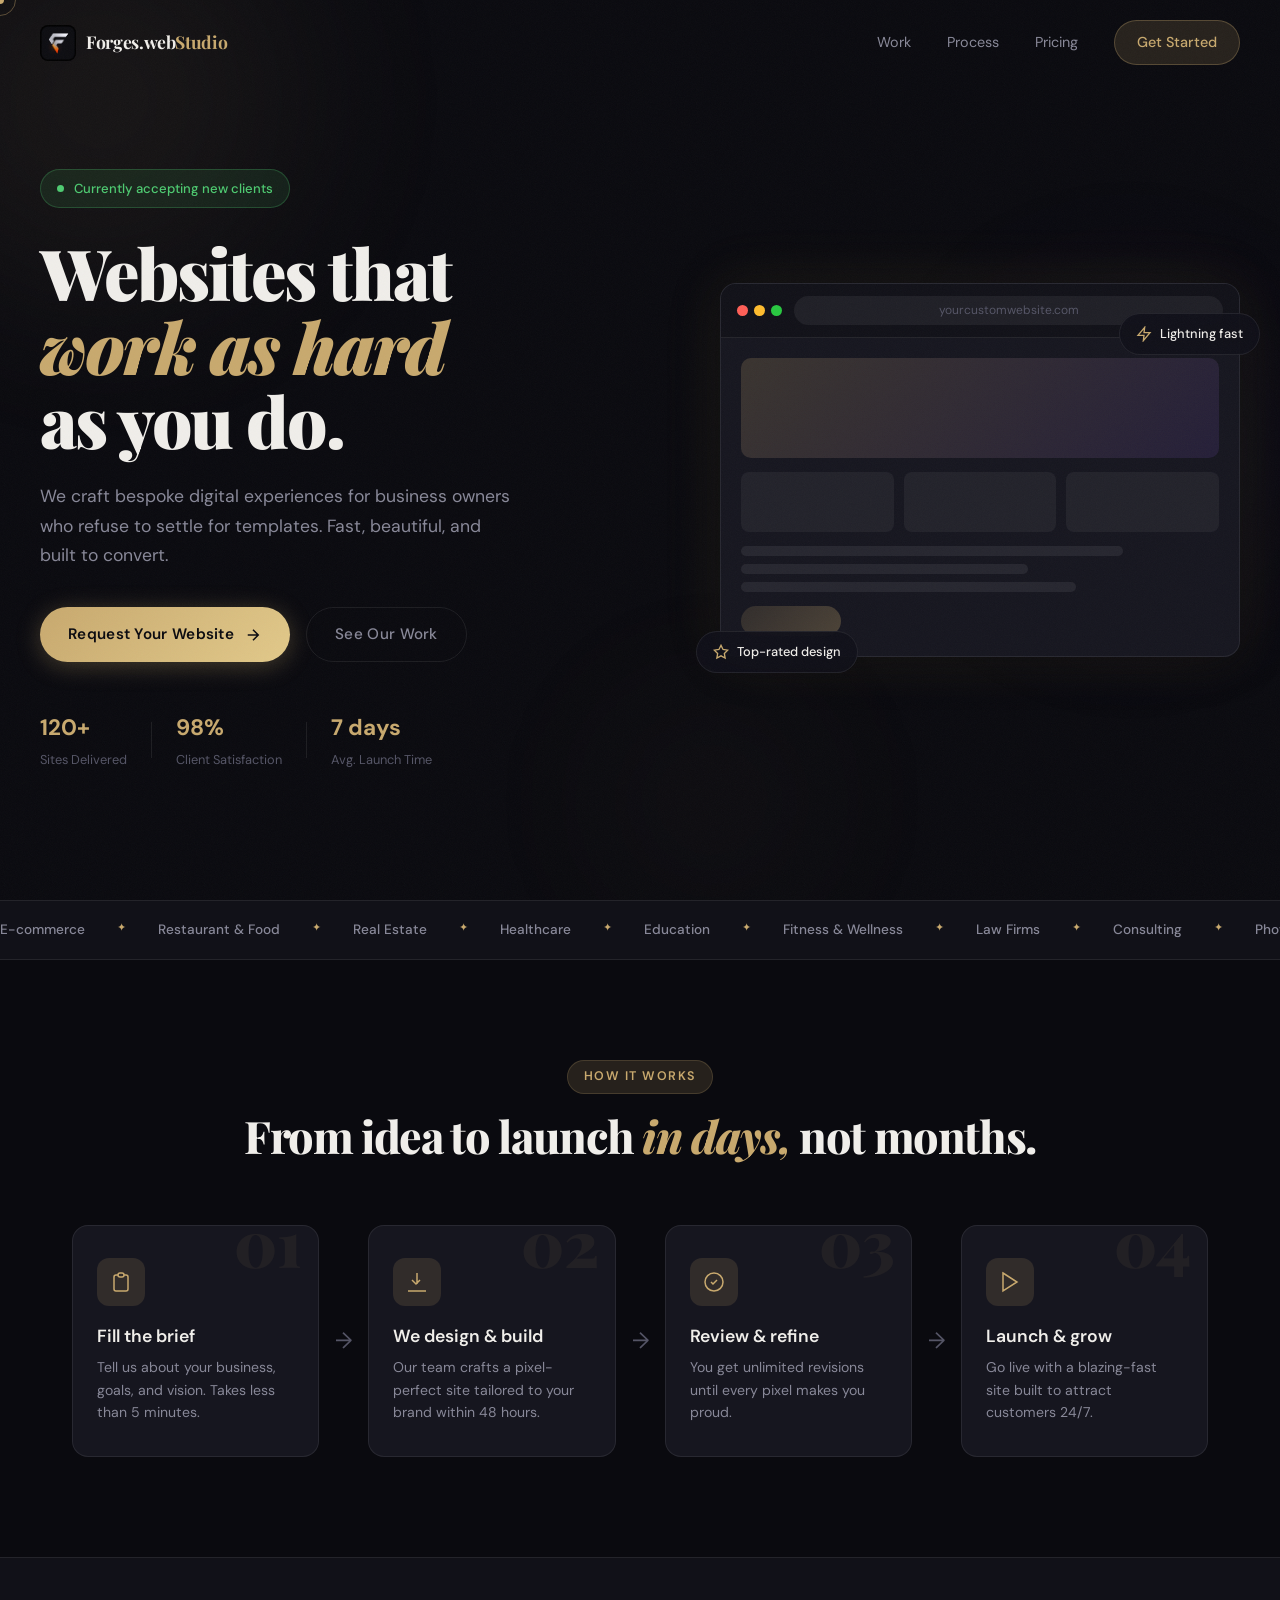
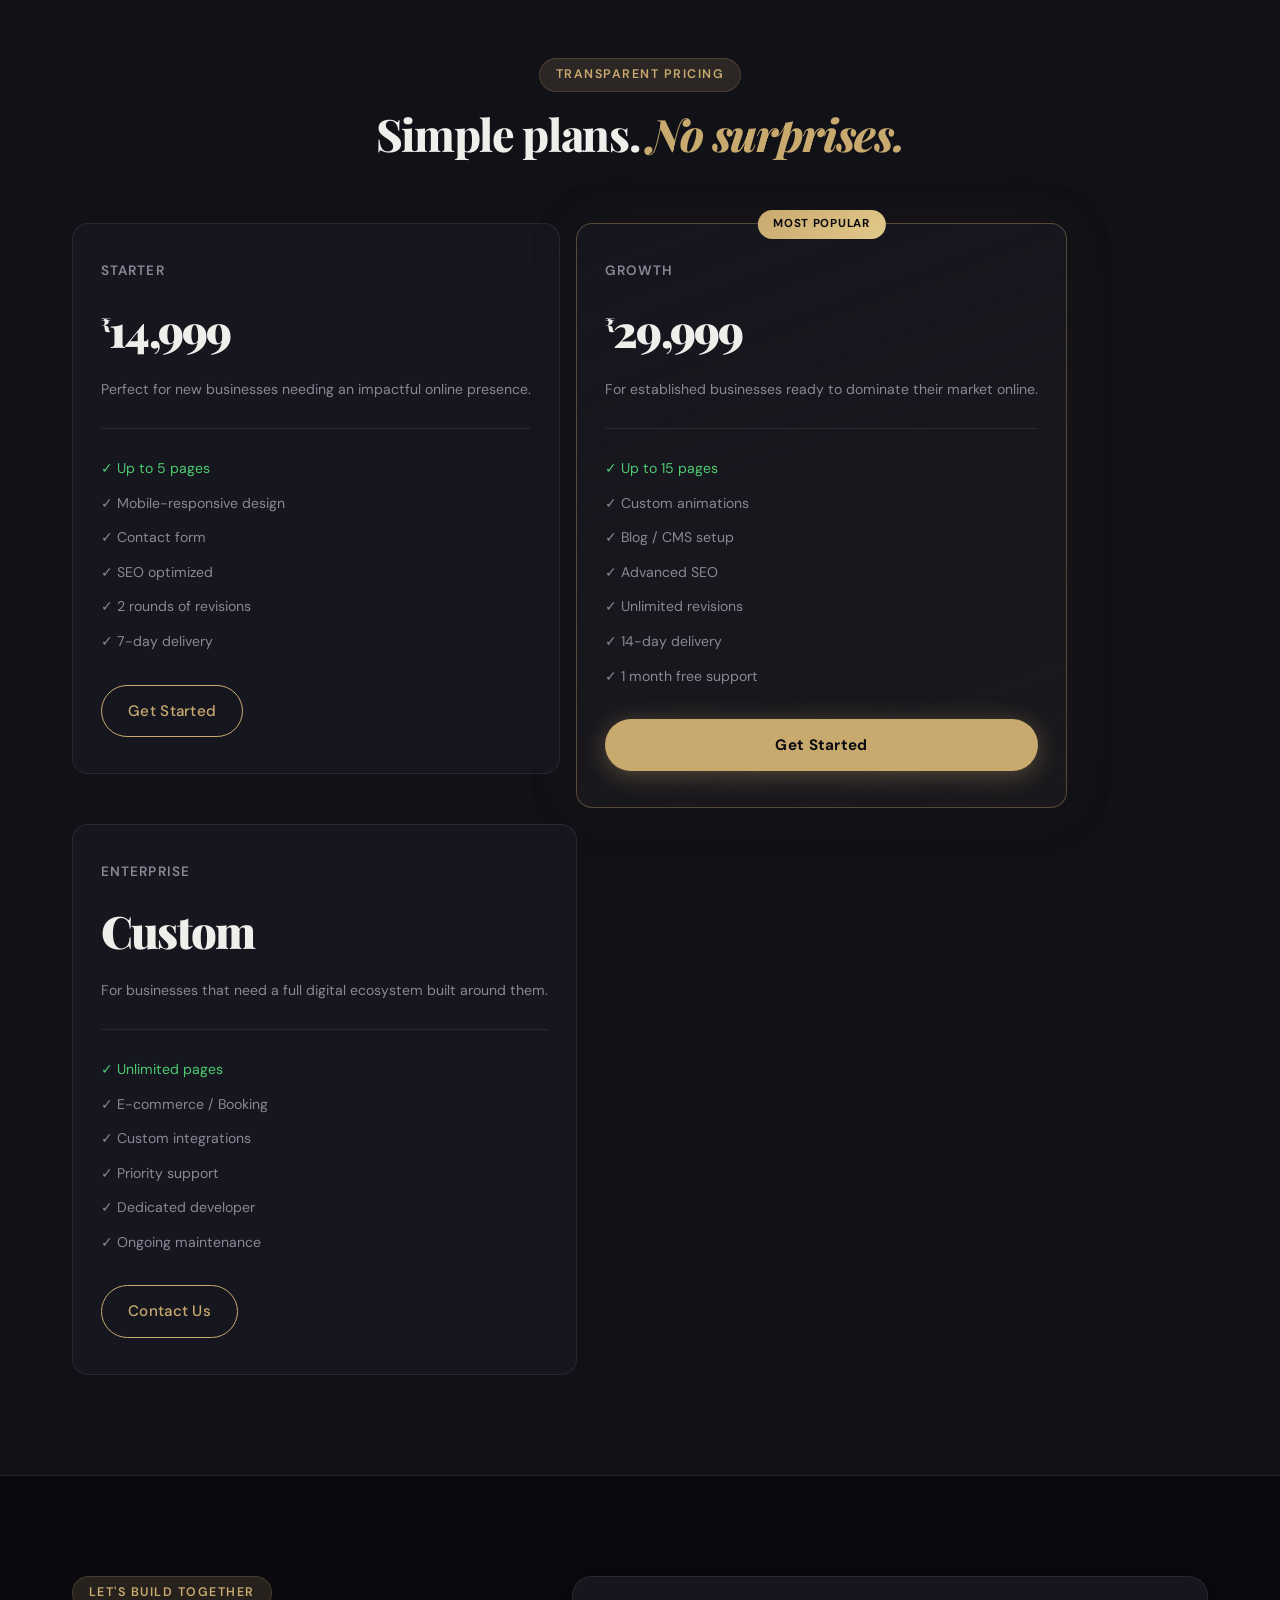
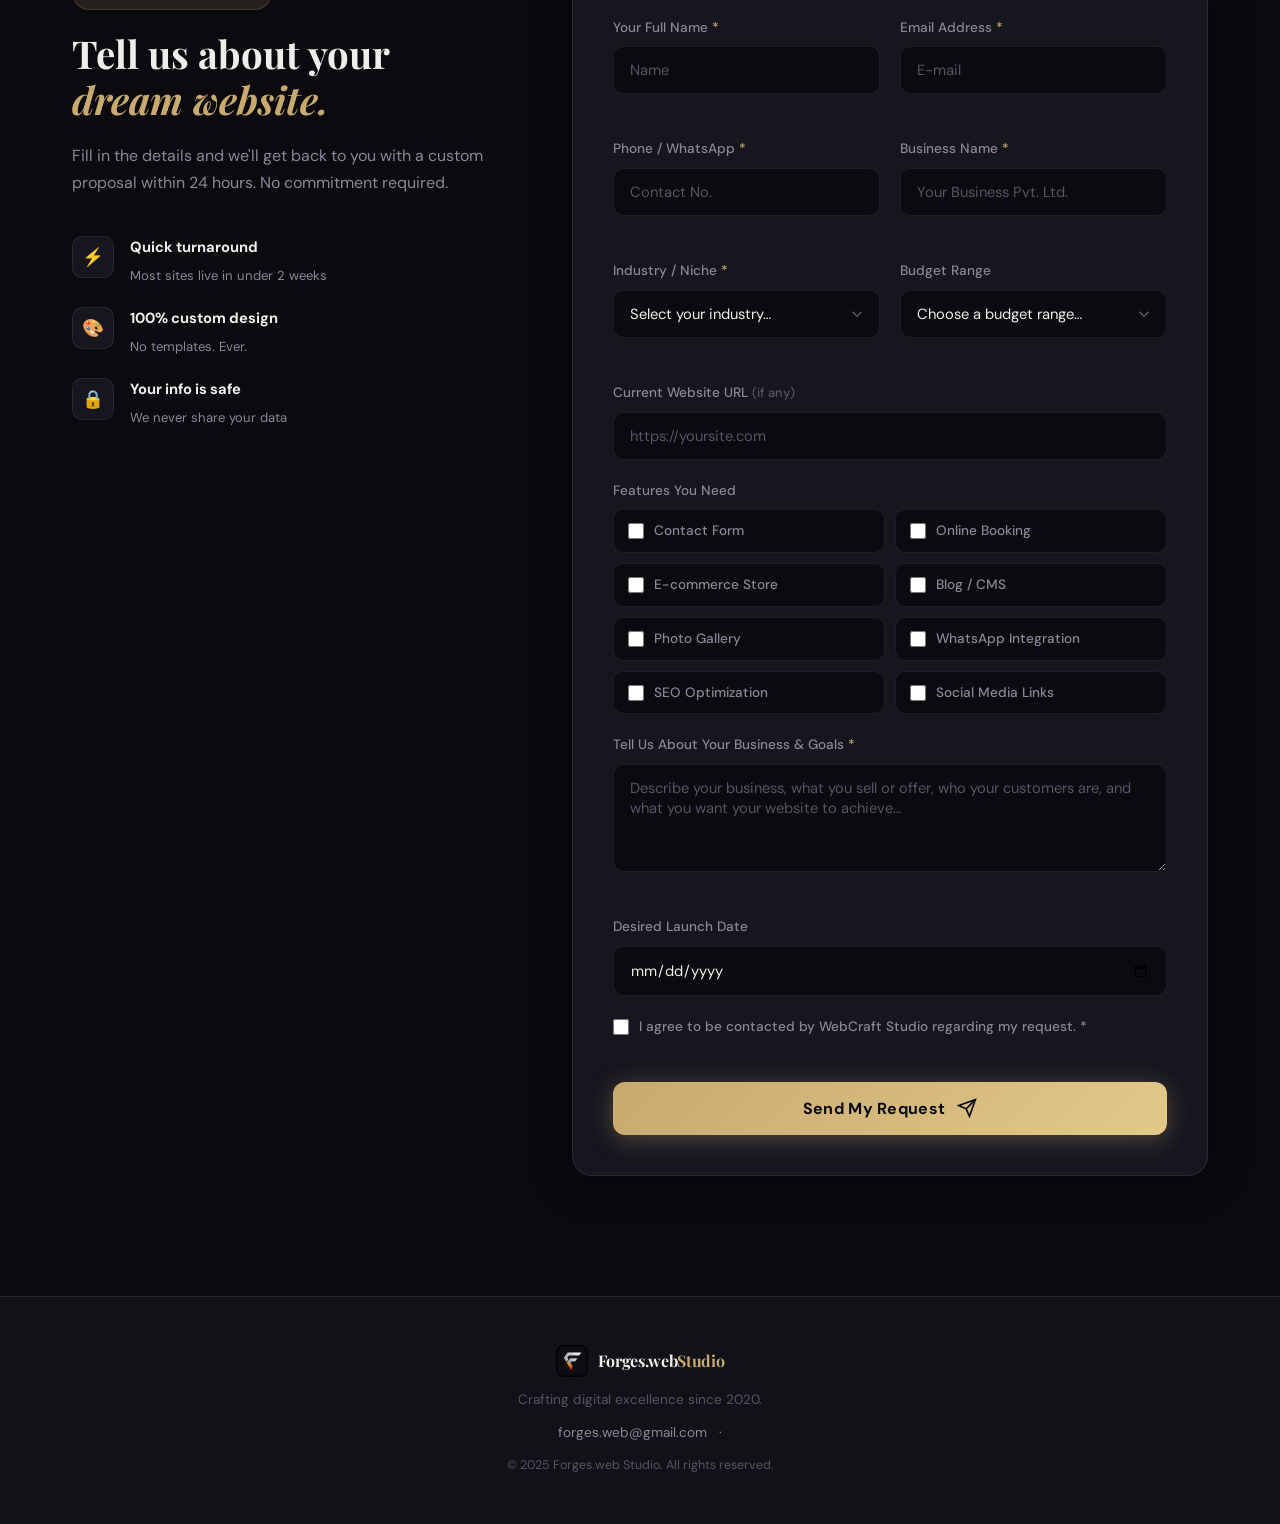
==== commit ca449ee6: "Change logo" ====
--- a/index.html
+++ b/index.html
@@ -23,8 +23,9 @@
   <header class="header" id="header">
     <div class="header-inner">
       <a href="#" class="logo">
-        <span class="logo-mark">W</span>
-        <span class="logo-text">WebCraft<em>Studio</em></span>
+       <!-- <span class="logo-mark">W</span>-->
+       <img class="logo-mark" src="Favicon.png" alt="Company Logo">
+        <span class="logo-text">Forges.web<em>Studio</em></span>
       </a>
       <nav class="nav">
         <a href="#work">Work</a>
@@ -415,16 +416,17 @@
   <footer class="footer">
     <div class="footer-inner">
       <div class="footer-logo">
-        <span class="logo-mark">W</span>
-        <span class="logo-text">WebCraft<em>Studio</em></span>
+       <!-- <span class="logo-mark">W</span>-->
+       <img class="logo-mark" src="Favicon.png" alt="Company Logo">
+        <span class="logo-text">Forges.web<em>Studio</em></span>
       </div>
       <p class="footer-tagline">Crafting digital excellence since 2020.</p>
       <div class="footer-links">
-        <a href="mailto:hello@webcraftstudio.in">forges.web@gmail.com</a>
+        <a href="mailto:forges.web@gmail.com">forges.web@gmail.com</a>
         <span>·</span>
-        <a href="tel:+918318716153">+91 83187 16153</a>
-      </div>
-      <p class="footer-copy">© 2025 WebCraft Studio. All rights reserved.</p>
+        <!--<a href="tel:+918318716153">+91 83187 16153</a>-->
+      </div>
+      <p class="footer-copy">© 2025 Forges.web Studio. All rights reserved.</p>
     </div>
   </footer>
 
